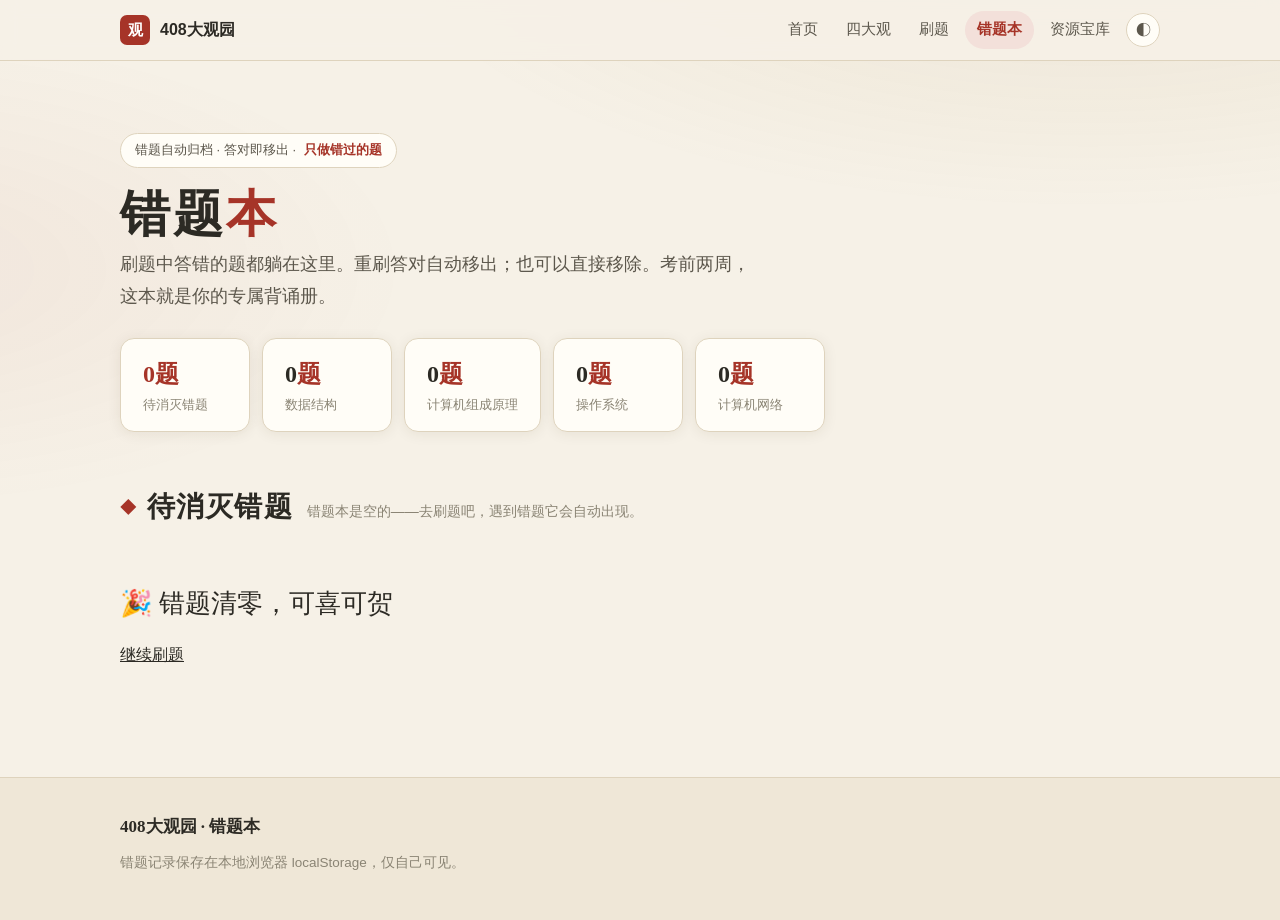
==== cuoti.html @ b284279b "408大观园：计算机考研公益知识库（四科26章+280题刷题+真题套卷+错题本+资源导航）" ====
<!DOCTYPE html>
<html lang="zh-CN">
<head>
<meta charset="UTF-8">
<meta name="viewport" content="width=device-width, initial-scale=1.0">
<title>错题本 · 408大观园</title>
<link rel="stylesheet" href="css/style.css">
<link rel="icon" href="data:image/svg+xml,<svg xmlns='http://www.w3.org/2000/svg' viewBox='0 0 100 100'><rect width='100' height='100' rx='18' fill='%23a63428'/><text x='50' y='68' font-size='52' text-anchor='middle' fill='white' font-family='serif' font-weight='bold'>观</text></svg>">
<style>
.wrong-q {
  background: var(--card); border: 1px solid var(--line); border-radius: var(--radius);
  padding: 22px 24px; margin-bottom: 14px; box-shadow: var(--shadow); white-space: pre-line;
}
.wrong-q .qtext { font-weight: 600; line-height: 1.9; }
.wrong-q .ansline { margin-top: 12px; font-size: 14px; color: var(--ink-2); }
.wrong-q .ansline b.you { color: var(--seal); }
.wrong-q .ansline b.key { color: var(--green); }
.wrong-q .explain {
  margin-top: 12px; border-left: 3px solid var(--gold); border-radius: 0 10px 10px 0;
  background: color-mix(in srgb, var(--gold) 10%, var(--card));
  padding: 12px 16px; font-size: 14px; color: var(--ink-2); line-height: 1.8;
}
.opt-mini { margin-top: 8px; font-size: 14px; color: var(--ink-2); line-height: 1.7; }
</style>
</head>
<body>

<header class="topbar">
  <div class="topbar-inner">
    <a class="brand" href="index.html"><span class="seal-mini serif">观</span>408大观园</a>
    <nav class="nav">
      <a href="index.html">首页</a>
      <a href="subject.html#/ds">四大观</a>
      <a href="quiz.html#/">刷题</a>
      <a href="cuoti.html" class="active">错题本</a>
      <a href="resources.html">资源宝库</a>
      <button class="mode-btn" id="modeBtn" title="切换深浅色">◐</button>
    </nav>
  </div>
</header>

<section class="hero">
  <div class="hero-badge">错题自动归档 · 答对即移出 · <b>只做错过的题</b></div>
  <h1 style="font-size:clamp(32px,5vw,50px)">错题<span class="dgy serif">本</span></h1>
  <p class="sub">刷题中答错的题都躺在这里。重刷答对自动移出；也可以直接移除。考前两周，这本就是你的专属背诵册。</p>
  <div class="stats" style="margin-top:26px" id="wrongStats"></div>
</section>

<section class="block" style="padding-top:10px">
  <div class="block-head">
    <h2 class="serif">待消灭错题</h2>
    <p id="headNote"></p>
    <a class="more" id="redoAll" href="quiz.html#/wrong">错题重刷模式 →</a>
  </div>
  <div id="wrongList"></div>
</section>

<footer>
  <div class="foot-inner">
    <div class="fbrand">408大观园 · 错题本</div>
    <div class="disclaimer">错题记录保存在本地浏览器 localStorage，仅自己可见。</div>
  </div>
</footer>

<script src="js/data.js"></script>
<script src="js/questions-ds.js"></script>
<script src="js/questions-co.js"></script>
<script src="js/questions-os.js"></script>
<script src="js/questions-cn.js"></script>
<script src="js/questions-exams.js"></script>
<script src="js/main.js?v=2"></script>
<script>
  const LETTERS = ['A', 'B', 'C', 'D'];
  const ORDER = ['ds', 'co', 'os', 'cn'];
  const byId = Object.fromEntries(allQ().map(q => [q.id, q]));
  const bySub = { ds: [], co: [], os: [], cn: [] };

  function load() {
    bySub.ds.length = bySub.co.length = bySub.os.length = bySub.cn.length = 0;
    qWrongIds().forEach(id => { const q = byId[id]; if (q) bySub[q.s].push(q); });
    ORDER.forEach(k => bySub[k].sort((a, b) => a.c - b.c));
    render();
  }

  function render() {
    const total = Object.values(bySub).reduce((a, l) => a + l.length, 0);
    document.getElementById('wrongStats').innerHTML = `
      <div class="stat"><b style="color:var(--seal)">${total}<i>题</i></b><span>待消灭错题</span></div>
      ${['ds', 'co', 'os', 'cn'].map(k => `
        <div class="stat"><b>${bySub[k].length}<i>题</i></b><span>${SUBJECTS[k].name}</span></div>`).join('')}`;
    document.getElementById('headNote').textContent = total
      ? '重刷答对后自动移出；也可点「移出错题本」。'
      : '错题本是空的——去刷题吧，遇到错题它会自动出现。';
    document.getElementById('redoAll').style.display = total ? '' : 'none';

    const el = document.getElementById('wrongList');
    if (!total) {
      el.innerHTML = `
        <div class="done-panel" style="padding:30px 0">
          <div class="serif" style="font-size:26px">🎉 错题清零，可喜可贺</div>
          <a class="btn primary" style="margin-top:14px;display:inline-block" href="quiz.html#/">继续刷题</a>
        </div>`;
      return;
    }
    el.innerHTML = ['ds', 'co', 'os', 'cn'].map(k => {
      const list = bySub[k];
      if (!list.length) return '';
      const S = SUBJECTS[k];
      return `
        <div class="block-head" style="margin-top:26px">
          <h2 class="serif" style="font-size:22px">${S.name}</h2>
        </div>
        ${list.map(q => `
          <div class="wrong-q">
            <div class="q-meta" style="display:flex;gap:10px;align-items:center;margin-bottom:10px;flex-wrap:wrap">
              <span class="badge ${q.y === '经典' ? 'mid' : ''}" style="background:color-mix(in srgb, var(--gold) 15%, transparent);color:var(--gold)">${q.y === '经典' ? '经典题' : q.y + '真题'}</span>
              <span class="badge type">${S.chapters[q.c] ? S.chapters[q.c].t : ''}</span>
              <span style="flex:1"></span>
              <button class="btn" data-remove="${q.id}">移出错题本</button>
            </div>
            <div class="qtext">${q.q}</div>
            <div>${q.o.map((o, oi) => `<div class="opt-mini"><b>${LETTERS[oi]}.</b> ${o}${oi === q.a ? ' ✓' : ''}</div>`).join('')}</div>
            <div class="ansline">你的答案：<b class="you">${(() => { const a = qGetAns(q.id); return a ? LETTERS[a.pick] : '未答'; })()}</b>　正确答案：<b class="key">${LETTERS[q.a]}</b></div>
            <div class="explain">${q.e}</div>
          </div>`).join('')}`;
    }).join('');
  }

  document.getElementById('wrongList').addEventListener('click', e => {
    const b = e.target.closest('[data-remove]');
    if (!b) return;
    qRemoveWrong(b.dataset.remove);
    load();
  });

  load();
</script>
</body>
</html>
---- css/style.css ----
/* 408大观园 · 园林式排版：纸墨为底，印章为记 */
:root {
  --paper: #f6f1e7;
  --paper-2: #efe7d7;
  --card: #fffdf7;
  --ink: #2c2a24;
  --ink-2: #5c574c;
  --ink-3: #8a8474;
  --line: #ded3bd;
  --seal: #a63428;
  --seal-soft: #f3e0da;
  --gold: #9a7b2d;
  --green: #2f6f4f;
  --shadow: 0 2px 14px rgba(60, 50, 30, .08);
  --radius: 14px;
}
html.dark {
  --paper: #1d1c18;
  --paper-2: #24231e;
  --card: #282620;
  --ink: #e8e2d2;
  --ink-2: #b5ad98;
  --ink-3: #857f6d;
  --line: #3d3a30;
  --seal: #d4544a;
  --seal-soft: #3a2b26;
  --gold: #c8a24e;
  --shadow: 0 2px 16px rgba(0, 0, 0, .35);
}
* { box-sizing: border-box; margin: 0; padding: 0; }
html { scroll-behavior: smooth; }
body {
  background: var(--paper);
  color: var(--ink);
  font-family: "Noto Sans SC", "PingFang SC", "Microsoft YaHei", sans-serif;
  font-size: 16px;
  line-height: 1.75;
  -webkit-font-smoothing: antialiased;
}
body::before {
  content: "";
  position: fixed; inset: 0; z-index: -1; pointer-events: none;
  background:
    radial-gradient(1200px 500px at 85% -10%, rgba(154, 123, 45, .10), transparent 60%),
    radial-gradient(900px 400px at -10% 30%, rgba(166, 52, 40, .06), transparent 60%);
}
a { color: inherit; }
.serif { font-family: "Noto Serif SC", "Source Han Serif SC", "Songti SC", SimSun, serif; }

/* ---------- 顶栏 ---------- */
.topbar {
  position: sticky; top: 0; z-index: 50;
  background: color-mix(in srgb, var(--paper) 88%, transparent);
  backdrop-filter: blur(10px);
  border-bottom: 1px solid var(--line);
}
.topbar-inner {
  max-width: 1080px; margin: 0 auto; padding: 0 20px;
  height: 60px; display: flex; align-items: center; gap: 20px;
}
.brand { display: flex; align-items: center; gap: 10px; text-decoration: none; font-weight: 700; }
.brand .seal-mini {
  width: 30px; height: 30px; border-radius: 7px;
  background: var(--seal); color: #fff; display: grid; place-items: center;
  font-size: 15px; font-family: "Noto Serif SC", serif; font-weight: 900;
}
.nav { margin-left: auto; display: flex; gap: 4px; align-items: center; }
.nav a {
  text-decoration: none; color: var(--ink-2); font-size: 14.5px;
  padding: 6px 12px; border-radius: 999px; transition: .18s;
}
.nav a:hover { color: var(--ink); background: var(--paper-2); }
.nav a.active { color: var(--seal); background: var(--seal-soft); font-weight: 600; }
.mode-btn {
  border: 1px solid var(--line); background: var(--card); color: var(--ink-2);
  width: 34px; height: 34px; border-radius: 50%; cursor: pointer; font-size: 15px;
}
.mode-btn:hover { color: var(--ink); border-color: var(--ink-3); }

/* ---------- Hero ---------- */
.hero { max-width: 1080px; margin: 0 auto; padding: 72px 20px 40px; position: relative; }
.hero-badge {
  display: inline-flex; align-items: center; gap: 8px;
  border: 1px solid var(--line); background: var(--card);
  border-radius: 999px; padding: 5px 14px; font-size: 13px; color: var(--ink-2);
}
.hero-badge b { color: var(--seal); }
.hero h1 {
  font-family: "Noto Serif SC", "Songti SC", SimSun, serif;
  font-size: clamp(40px, 7vw, 66px); font-weight: 900;
  letter-spacing: .06em; margin: 18px 0 6px; line-height: 1.15;
}
.hero h1 .dgy { color: var(--seal); }
.hero .sub { font-size: 18px; color: var(--ink-2); max-width: 640px; }
.hero .motto {
  margin-top: 14px; color: var(--ink-3); font-size: 15px;
  font-family: "Noto Serif SC", serif; letter-spacing: .12em;
}
.hero-side {
  position: absolute; right: 24px; top: 84px;
  writing-mode: vertical-rl; font-family: "Noto Serif SC", serif;
  font-size: 15px; letter-spacing: .5em; color: var(--ink-3);
  border-left: 1px solid var(--line); padding-left: 12px; height: 300px;
}
@media (max-width: 900px) { .hero-side { display: none; } }

.stats { display: flex; gap: 12px; flex-wrap: wrap; margin-top: 34px; }
.stat {
  background: var(--card); border: 1px solid var(--line); border-radius: var(--radius);
  padding: 14px 22px; box-shadow: var(--shadow); min-width: 130px;
}
.stat b { font-size: 24px; font-family: "Noto Serif SC", serif; }
.stat b i { font-style: normal; color: var(--seal); }
.stat span { display: block; font-size: 12.5px; color: var(--ink-3); }

/* ---------- 区块 ---------- */
section.block { max-width: 1080px; margin: 0 auto; padding: 46px 20px 8px; }
.block-head { display: flex; align-items: baseline; gap: 14px; margin-bottom: 20px; }
.block-head h2 {
  font-family: "Noto Serif SC", serif; font-size: 28px; font-weight: 900; letter-spacing: .04em;
}
.block-head h2::before { content: "◆"; color: var(--seal); font-size: 16px; margin-right: 10px; vertical-align: 3px; }
.block-head .more { margin-left: auto; font-size: 14px; color: var(--ink-3); text-decoration: none; }
.block-head .more:hover { color: var(--seal); }
.block-head p { color: var(--ink-3); font-size: 14px; }

/* ---------- 四大观卡片 ---------- */
.gate-grid { display: grid; grid-template-columns: repeat(auto-fit, minmax(240px, 1fr)); gap: 16px; }
.gate-card {
  position: relative; background: var(--card); border: 1px solid var(--line);
  border-radius: var(--radius); padding: 22px; text-decoration: none;
  box-shadow: var(--shadow); transition: .2s; overflow: hidden; display: block;
}
.gate-card:hover { transform: translateY(-3px); border-color: var(--gc, var(--seal)); }
.gate-card .seal {
  width: 52px; height: 52px; border-radius: 10px; background: var(--gc, var(--seal));
  color: #fff; display: grid; place-items: center;
  font-family: "Noto Serif SC", serif; font-weight: 900; font-size: 13px;
  writing-mode: vertical-rl; letter-spacing: .2em; line-height: 1;
  box-shadow: inset 0 0 0 2px rgba(255,255,255,.35);
}
.gate-card h3 { margin-top: 14px; font-size: 21px; font-family: "Noto Serif SC", serif; }
.gate-card .w { color: var(--gold); font-size: 13.5px; font-weight: 700; margin-top: 2px; }
.gate-card p { color: var(--ink-2); font-size: 14px; margin-top: 8px; }
.gate-card .go { margin-top: 14px; font-size: 13.5px; color: var(--gc, var(--seal)); font-weight: 700; }

/* ---------- 表格 ---------- */
.tablewrap { overflow-x: auto; border: 1px solid var(--line); border-radius: var(--radius); background: var(--card); box-shadow: var(--shadow); }
table { width: 100%; border-collapse: collapse; font-size: 14.5px; min-width: 560px; }
th, td { padding: 12px 16px; text-align: left; border-bottom: 1px solid var(--line); }
th { background: var(--paper-2); font-weight: 700; font-size: 13.5px; color: var(--ink-2); letter-spacing: .05em; }
tr:last-child td { border-bottom: none; }
td b.bar { color: var(--seal); }

/* ---------- 时间线 ---------- */
.timeline { position: relative; padding-left: 26px; }
.timeline::before { content: ""; position: absolute; left: 7px; top: 8px; bottom: 8px; width: 2px; background: var(--line); }
.tl-item { position: relative; padding-bottom: 26px; }
.tl-item::before {
  content: ""; position: absolute; left: -26px; top: 7px; width: 14px; height: 14px;
  border-radius: 50%; background: var(--card); border: 3px solid var(--seal);
}
.tl-item h3 { font-family: "Noto Serif SC", serif; font-size: 19px; }
.tl-item .tag {
  display: inline-block; margin-left: 10px; font-size: 12px; color: var(--seal);
  background: var(--seal-soft); border-radius: 999px; padding: 2px 10px; vertical-align: 2px;
}
.tl-item ul { margin: 8px 0 0 18px; color: var(--ink-2); font-size: 14.5px; }
.tl-item li { margin: 4px 0; }

/* ---------- 科目页 ---------- */
.subject-hero { max-width: 1080px; margin: 0 auto; padding: 56px 20px 10px; display: flex; gap: 24px; align-items: flex-start; }
.subject-hero .bigseal {
  flex: none; width: 84px; height: 84px; border-radius: 16px; color: #fff;
  display: grid; place-items: center; writing-mode: vertical-rl;
  font-family: "Noto Serif SC", serif; font-weight: 900; font-size: 19px; letter-spacing: .18em;
  box-shadow: inset 0 0 0 3px rgba(255,255,255,.3), var(--shadow);
}
.subject-hero h1 { font-family: "Noto Serif SC", serif; font-size: 36px; font-weight: 900; }
.subject-hero .w { color: var(--gold); font-weight: 700; margin-top: 2px; }
.subject-hero p { color: var(--ink-2); max-width: 660px; margin-top: 8px; font-size: 15.5px; }

.subject-layout { max-width: 1080px; margin: 0 auto; padding: 26px 20px 60px; display: grid; grid-template-columns: 250px 1fr; gap: 26px; align-items: start; }
@media (max-width: 860px) { .subject-layout { grid-template-columns: 1fr; } .toc { position: static !important; } }
.toc { position: sticky; top: 78px; background: var(--card); border: 1px solid var(--line); border-radius: var(--radius); padding: 16px; box-shadow: var(--shadow); }
.toc h4 { font-size: 13px; color: var(--ink-3); letter-spacing: .1em; margin-bottom: 10px; }
.toc a { display: flex; justify-content: space-between; gap: 8px; text-decoration: none; color: var(--ink-2); font-size: 13.5px; padding: 6px 8px; border-radius: 8px; }
.toc a:hover { background: var(--paper-2); color: var(--ink); }
.toc a .dot { flex: none; width: 8px; height: 8px; border-radius: 50%; background: var(--line); margin-top: 8px; }
.toc a.done .dot { background: var(--green); }
.toc a.learning .dot { background: var(--gold); }
.toc .prog { margin-top: 12px; font-size: 12.5px; color: var(--ink-3); }
.toc .bar { height: 7px; border-radius: 99px; background: var(--paper-2); overflow: hidden; margin-top: 6px; }
.toc .bar i { display: block; height: 100%; background: linear-gradient(90deg, var(--seal), var(--gold)); border-radius: 99px; transition: .4s; }

.chapter {
  background: var(--card); border: 1px solid var(--line); border-radius: var(--radius);
  padding: 20px 22px; margin-bottom: 16px; box-shadow: var(--shadow);
  scroll-margin-top: 80px;
}
.ch-head { display: flex; align-items: center; gap: 12px; flex-wrap: wrap; }
.ch-head h3 { font-family: "Noto Serif SC", serif; font-size: 19.5px; flex: 1; min-width: 200px; }
.badge { font-size: 12px; border-radius: 999px; padding: 2.5px 11px; font-weight: 700; white-space: nowrap; }
.badge.hot { background: var(--seal-soft); color: var(--seal); }
.badge.mid { background: color-mix(in srgb, var(--gold) 16%, transparent); color: var(--gold); }
.badge.low { background: color-mix(in srgb, var(--green) 14%, transparent); color: var(--green); }
.badge.type { background: var(--paper-2); color: var(--ink-2); font-weight: 500; }
.ch-pts { display: flex; flex-wrap: wrap; gap: 8px; margin-top: 12px; }
.chip { font-size: 13px; color: var(--ink-2); background: var(--paper-2); border-radius: 8px; padding: 4px 11px; }
.ch-res { margin-top: 14px; padding-top: 12px; border-top: 1px dashed var(--line); display: flex; flex-wrap: wrap; gap: 10px; }
.res-link {
  font-size: 13px; text-decoration: none; color: var(--seal);
  border: 1px solid color-mix(in srgb, var(--seal) 35%, transparent);
  border-radius: 999px; padding: 3.5px 13px; transition: .15s;
}
.res-link:hover { background: var(--seal); color: #fff; }
.res-link .pf { color: inherit; opacity: .65; font-size: 11.5px; margin-left: 5px; }

.state-row { display: flex; gap: 8px; margin-top: 14px; align-items: center; }
.state-btn {
  font-size: 12.5px; padding: 3px 12px; border-radius: 999px; cursor: pointer;
  border: 1px solid var(--line); background: transparent; color: var(--ink-3); transition: .15s;
}
.state-btn.on.s0 { background: var(--green); border-color: var(--green); color: #fff; }
.state-btn.on.s1 { background: var(--gold); border-color: var(--gold); color: #fff; }
.state-btn.on.s2 { background: var(--seal); border-color: var(--seal); color: #fff; }
.state-label { font-size: 12px; color: var(--ink-3); }

/* ---------- 资源页 ---------- */
.filter-row { display: flex; gap: 10px; flex-wrap: wrap; margin-bottom: 20px; align-items: center; }
.filter-row input {
  flex: 1; min-width: 220px; padding: 10px 16px; border-radius: 999px;
  border: 1px solid var(--line); background: var(--card); color: var(--ink); font-size: 14.5px; outline: none;
}
.filter-row input:focus { border-color: var(--seal); }
.pf-tab {
  font-size: 13.5px; padding: 6px 14px; border-radius: 999px; cursor: pointer;
  border: 1px solid var(--line); background: var(--card); color: var(--ink-2);
}
.pf-tab.on { background: var(--seal); border-color: var(--seal); color: #fff; font-weight: 600; }
.res-grid { display: grid; grid-template-columns: repeat(auto-fill, minmax(300px, 1fr)); gap: 14px; }
.res-card {
  background: var(--card); border: 1px solid var(--line); border-radius: var(--radius);
  padding: 18px; text-decoration: none; box-shadow: var(--shadow); transition: .18s; display: flex; flex-direction: column; gap: 6px;
}
.res-card:hover { transform: translateY(-2px); border-color: var(--seal); }
.res-card h3 { font-size: 16.5px; display: flex; align-items: center; gap: 8px; flex-wrap: wrap; }
.pf { font-size: 11px; padding: 1.5px 9px; border-radius: 999px; font-weight: 700; background: var(--paper-2); color: var(--ink-2); flex: none; }
.pf.b站, .pf.B站 { background: #fbe9e2; color: #c25b3f; }
html.dark .pf.b站, html.dark .pf.B站 { background: #3c2a23; color: #e08b6f; }
.pf.GitHub { background: #e9e6f5; color: #5b4a9e; }
html.dark .pf.GitHub { background: #2c2a3d; color: #a79ad8; }
.pf.知乎 { background: #e3f0fa; color: #2f6f9e; }
html.dark .pf.知乎 { background: #22303d; color: #7fb0d8; }
.pf.CSDN { background: #fdefd8; color: #a06a12; }
html.dark .pf.CSDN { background: #3a3122; color: #d8a94e; }
.pf.抖音 { background: #e8e8f0; color: #444; }
html.dark .pf.抖音 { background: #30303a; color: #b5b5c8; }
.pf.小红书 { background: #fde8e8; color: #d43c33; }
html.dark .pf.小红书 { background: #3d2624; color: #ef8d86; }
.pf.MOOC, .pf.网站, .pf.官方, .pf.书籍, .pf.资料 { background: #e2efe8; color: #2f6f4f; }
html.dark .pf.MOOC, html.dark .pf.网站, html.dark .pf.官方, html.dark .pf.书籍, html.dark .pf.资料 { background: #24352c; color: #74b590; }
.res-card p { color: var(--ink-2); font-size: 13.5px; }
.res-card .u { font-size: 12px; color: var(--ink-3); word-break: break-all; }

/* ---------- 真题卡片 ---------- */
.exam-grid { display: grid; grid-template-columns: repeat(auto-fit, minmax(230px, 1fr)); gap: 14px; }
.exam-card { background: var(--card); border: 1px solid var(--line); border-radius: var(--radius); padding: 18px; box-shadow: var(--shadow); }
.exam-card b { font-family: "Noto Serif SC", serif; font-size: 18px; color: var(--seal); }
.exam-card p { font-size: 13.5px; color: var(--ink-2); margin-top: 6px; }

/* ---------- 提示条 ---------- */
.note {
  max-width: 1080px; margin: 26px auto 0; padding: 14px 20px;
  border: 1px dashed var(--gold); border-radius: var(--radius);
  color: var(--ink-2); font-size: 14px; background: color-mix(in srgb, var(--gold) 6%, transparent);
}
.note b { color: var(--gold); }

/* ---------- 页脚 ---------- */
footer { margin-top: 70px; border-top: 1px solid var(--line); background: var(--paper-2); }
.foot-inner { max-width: 1080px; margin: 0 auto; padding: 34px 20px 44px; color: var(--ink-3); font-size: 13.5px; }
.foot-inner .fbrand { font-family: "Noto Serif SC", serif; font-weight: 900; font-size: 17px; color: var(--ink); }
.foot-links { display: flex; gap: 18px; flex-wrap: wrap; margin: 10px 0; }
.foot-links a { color: var(--ink-2); text-decoration: none; }
.foot-links a:hover { color: var(--seal); }
.foot-inner .disclaimer { margin-top: 10px; line-height: 1.8; }

.prevnext { max-width: 1080px; margin: 0 auto 30px; padding: 0 20px; display: flex; justify-content: space-between; gap: 12px; }
.prevnext a {
  text-decoration: none; color: var(--ink-2); background: var(--card); border: 1px solid var(--line);
  border-radius: 999px; padding: 8px 18px; font-size: 14px;
}
.prevnext a:hover { color: var(--seal); border-color: var(--seal); }

/* 科目页顶部导航 tabs */
.sub-tabs { display: flex; gap: 8px; flex-wrap: wrap; max-width: 1080px; margin: 22px auto 0; padding: 0 20px; }
.sub-tabs a {
  text-decoration: none; font-size: 14px; padding: 6px 16px; border-radius: 999px;
  border: 1px solid var(--line); color: var(--ink-2); background: var(--card);
}
.sub-tabs a.on { color: #fff; border-color: transparent; font-weight: 700; }
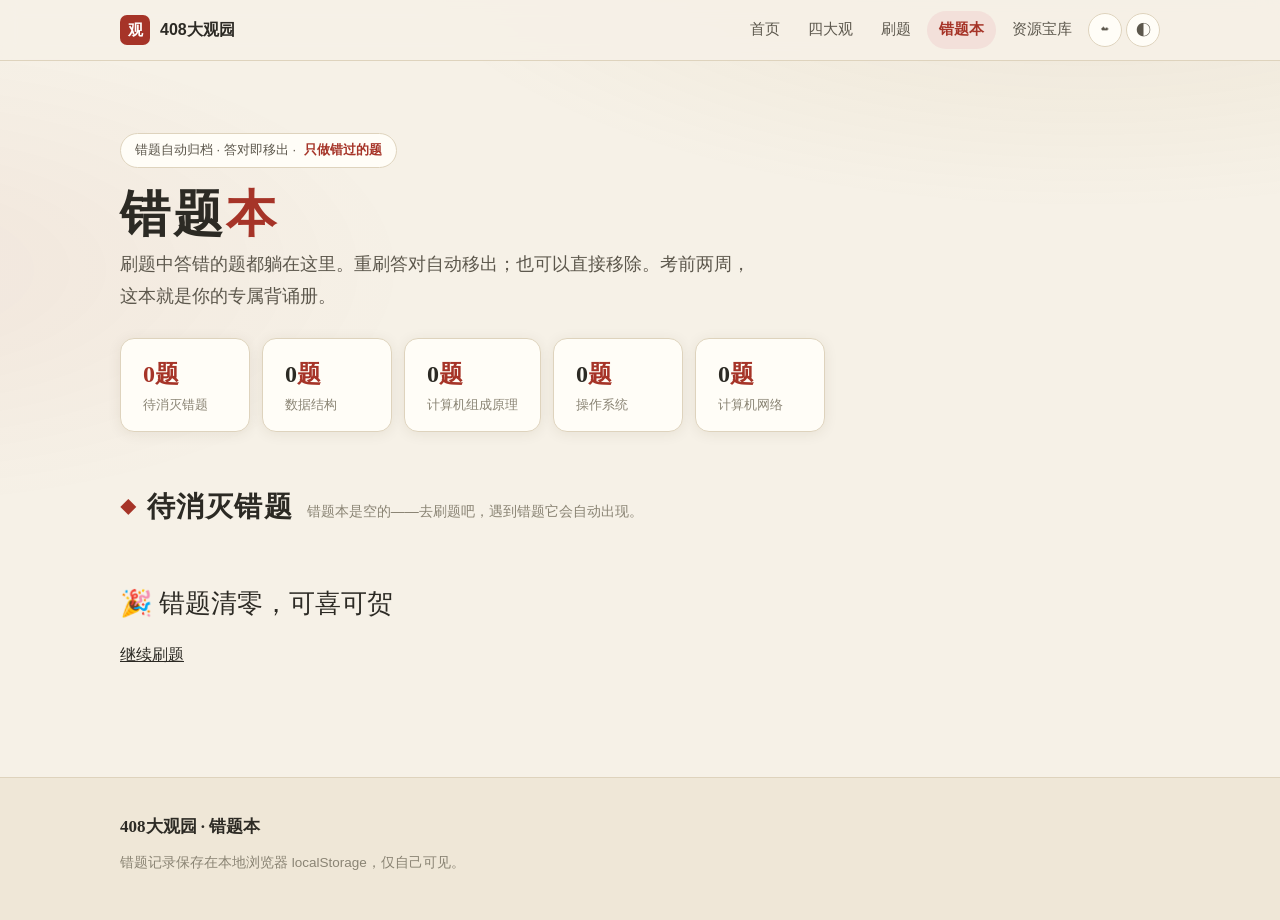
==== commit d7cc801d: "升级非纯静态：Cloudflare Pages 后端 + 防护层 + 进度云同步" ====
--- a/cuoti.html
+++ b/cuoti.html
@@ -34,6 +34,7 @@
       <a href="quiz.html#/">刷题</a>
       <a href="cuoti.html" class="active">错题本</a>
       <a href="resources.html">资源宝库</a>
+      <button class="mode-btn" id="cloudBtn" title="云同步：备份/恢复进度">☁</button>
       <button class="mode-btn" id="modeBtn" title="切换深浅色">◐</button>
     </nav>
   </div>
@@ -69,6 +70,7 @@
 <script src="js/questions-cn.js"></script>
 <script src="js/questions-exams.js"></script>
 <script src="js/main.js?v=2"></script>
+<script src="js/cloud.js?v=1"></script>
 <script>
   const LETTERS = ['A', 'B', 'C', 'D'];
   const ORDER = ['ds', 'co', 'os', 'cn'];
--- a/css/style.css
+++ b/css/style.css
@@ -300,3 +300,19 @@
   border: 1px solid var(--line); color: var(--ink-2); background: var(--card);
 }
 .sub-tabs a.on { color: #fff; border-color: transparent; font-weight: 700; }
+
+/* ---------- 云同步弹窗 ---------- */
+.cloud-card {
+  background: var(--card); border: 1px solid var(--line); border-radius: var(--radius);
+  box-shadow: var(--shadow); width: min(430px, calc(100vw - 40px)); padding: 22px 24px;
+}
+.cloud-note { font-size: 13px; color: var(--ink-2); margin: 12px 0 6px; line-height: 1.7; }
+.cloud-tabs { display: flex; gap: 8px; margin: 12px 0 14px; }
+.cloud-label { display: block; font-size: 12.5px; color: var(--ink-3); margin: 8px 0 4px; }
+.cloud-input {
+  width: 100%; padding: 9px 14px; border-radius: 10px; border: 1px solid var(--line);
+  background: var(--paper); color: var(--ink); font-size: 15px; outline: none;
+}
+.cloud-input:focus { border-color: var(--seal); }
+.cloud-code { color: var(--seal); letter-spacing: .12em; font-family: Consolas, monospace; }
+.cloud-msg { min-height: 22px; margin-top: 12px; font-size: 13.5px; line-height: 1.6; }
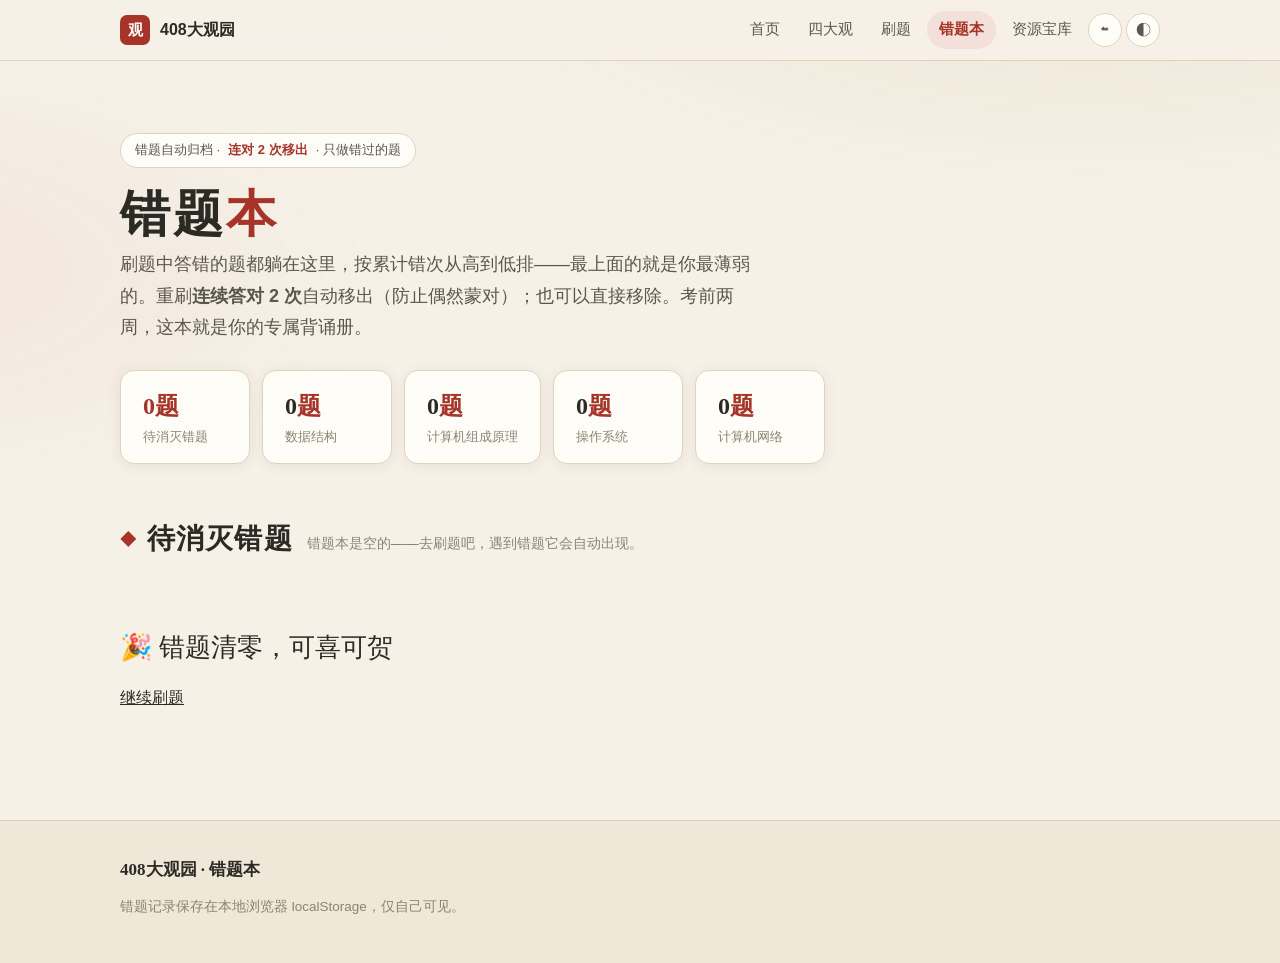
==== commit 11229800: "真题与错题本优化：套卷考试模式（70分钟倒计时+每题2分计分）、单科真题合集、乱序模式；错题本错次统计、连对2次移出、排序筛选高亮；修复错题重刷无法重新作答的锁定bug" ====
--- a/cuoti.html
+++ b/cuoti.html
@@ -21,6 +21,19 @@
   padding: 12px 16px; font-size: 14px; color: var(--ink-2); line-height: 1.8;
 }
 .opt-mini { margin-top: 8px; font-size: 14px; color: var(--ink-2); line-height: 1.7; }
+.wrong-q .opt-mini.right { color: var(--green); font-weight: 600; }
+.wrong-q .opt-mini.wrong { color: var(--seal); font-weight: 600; }
+.wbadge {
+  font-size: 12px; color: var(--seal); white-space: nowrap;
+  background: color-mix(in srgb, var(--seal) 10%, transparent); border-radius: 999px; padding: 3px 10px;
+}
+.chips { display: flex; gap: 8px; flex-wrap: wrap; margin: 16px 0 4px; }
+.chip {
+  border: 1px solid var(--line); background: var(--card); color: var(--ink-2);
+  border-radius: 999px; padding: 5px 14px; font-size: 13px; cursor: pointer; font-family: inherit; transition: .15s;
+}
+.chip:hover { border-color: var(--seal); color: var(--seal); }
+.chip.on { background: var(--seal); border-color: var(--seal); color: #fff; font-weight: 600; }
 </style>
 </head>
 <body>
@@ -41,9 +54,9 @@
 </header>
 
 <section class="hero">
-  <div class="hero-badge">错题自动归档 · 答对即移出 · <b>只做错过的题</b></div>
+  <div class="hero-badge">错题自动归档 · <b>连对 2 次移出</b> · 只做错过的题</div>
   <h1 style="font-size:clamp(32px,5vw,50px)">错题<span class="dgy serif">本</span></h1>
-  <p class="sub">刷题中答错的题都躺在这里。重刷答对自动移出；也可以直接移除。考前两周，这本就是你的专属背诵册。</p>
+  <p class="sub">刷题中答错的题都躺在这里，按累计错次从高到低排——最上面的就是你最薄弱的。重刷<b>连续答对 2 次</b>自动移出（防止偶然蒙对）；也可以直接移除。考前两周，这本就是你的专属背诵册。</p>
   <div class="stats" style="margin-top:26px" id="wrongStats"></div>
 </section>
 
@@ -51,8 +64,11 @@
   <div class="block-head">
     <h2 class="serif">待消灭错题</h2>
     <p id="headNote"></p>
+    <a class="more" id="redoHot" href="quiz.html#/wrong/2" style="display:none">重刷高频错题（错≥2次）→</a>
     <a class="more" id="redoAll" href="quiz.html#/wrong">错题重刷模式 →</a>
   </div>
+  <div class="chips" id="subChips"></div>
+  <div class="chips" id="chChips" style="margin-top:8px"></div>
   <div id="wrongList"></div>
 </section>
 
@@ -69,34 +85,64 @@
 <script src="js/questions-os.js"></script>
 <script src="js/questions-cn.js"></script>
 <script src="js/questions-exams.js"></script>
-<script src="js/main.js?v=2"></script>
+<script src="js/main.js?v=3"></script>
 <script src="js/cloud.js?v=1"></script>
 <script>
   const LETTERS = ['A', 'B', 'C', 'D'];
   const ORDER = ['ds', 'co', 'os', 'cn'];
   const byId = Object.fromEntries(allQ().map(q => [q.id, q]));
-  const bySub = { ds: [], co: [], os: [], cn: [] };
-
-  function load() {
-    bySub.ds.length = bySub.co.length = bySub.os.length = bySub.cn.length = 0;
-    qWrongIds().forEach(id => { const q = byId[id]; if (q) bySub[q.s].push(q); });
-    ORDER.forEach(k => bySub[k].sort((a, b) => a.c - b.c));
-    render();
+  let filter = { sub: '', ch: '' };
+
+  const wOf = id => (qGetAns(id) || {}).w || 0;           // 累计错次
+  const kOf = id => (qGetAns(id) || {}).k || 0;           // 当前连对次数
+  const wrongTime = id => +(localStorage.getItem('dgy408:wrong:' + id) || 0); // 最近答错时间
+  function ago(ts) {
+    if (!ts) return '';
+    const d = Date.now() - ts, day = 86400000;
+    if (d < day) return '今天';
+    if (d < 2 * day) return '昨天';
+    if (d < 30 * day) return Math.floor(d / day) + ' 天前';
+    return Math.floor(d / 30 / day) + ' 个月前';
+  }
+
+  function pool() { return qWrongIds().map(id => byId[id]).filter(Boolean); }
+  function filtered() {
+    return pool()
+      .filter(q => !filter.sub || q.s === filter.sub)
+      .filter(q => !filter.sub || filter.ch === '' || q.c === +filter.ch)
+      .sort((a, b) => wOf(b.id) - wOf(a.id) || wrongTime(b.id) - wrongTime(a.id));
   }
 
   function render() {
-    const total = Object.values(bySub).reduce((a, l) => a + l.length, 0);
+    const all = pool();
+    const hotN = all.filter(q => wOf(q.id) >= 2).length;
     document.getElementById('wrongStats').innerHTML = `
-      <div class="stat"><b style="color:var(--seal)">${total}<i>题</i></b><span>待消灭错题</span></div>
-      ${['ds', 'co', 'os', 'cn'].map(k => `
-        <div class="stat"><b>${bySub[k].length}<i>题</i></b><span>${SUBJECTS[k].name}</span></div>`).join('')}`;
-    document.getElementById('headNote').textContent = total
-      ? '重刷答对后自动移出；也可点「移出错题本」。'
+      <div class="stat"><b style="color:var(--seal)">${all.length}<i>题</i></b><span>待消灭错题</span></div>
+      ${ORDER.map(k => `
+        <div class="stat"><b>${all.filter(q => q.s === k).length}<i>题</i></b><span>${SUBJECTS[k].name}</span></div>`).join('')}`;
+    document.getElementById('headNote').textContent = all.length
+      ? '按累计错次排序；重刷连对 2 次自动移出，也可手动移除。'
       : '错题本是空的——去刷题吧，遇到错题它会自动出现。';
-    document.getElementById('redoAll').style.display = total ? '' : 'none';
+    document.getElementById('redoAll').style.display = all.length ? '' : 'none';
+    document.getElementById('redoHot').style.display = hotN ? '' : 'none';
+
+    // 筛选 chips：科目 + 章节（章节在选定科目后出现）
+    const subEl = document.getElementById('subChips');
+    const chEl = document.getElementById('chChips');
+    subEl.innerHTML = all.length ? `
+      <button class="chip ${!filter.sub ? 'on' : ''}" data-sub="">全部</button>
+      ${ORDER.filter(k => all.some(q => q.s === k)).map(k => `
+        <button class="chip ${filter.sub === k ? 'on' : ''}" data-sub="${k}">${SUBJECTS[k].name}</button>`).join('')}` : '';
+    if (filter.sub && all.some(q => q.s === filter.sub)) {
+      const chs = [...new Set(all.filter(q => q.s === filter.sub).map(q => q.c))].sort((a, b) => a - b);
+      chEl.innerHTML = `
+        <button class="chip ${filter.ch === '' ? 'on' : ''}" data-ch="">全部章节</button>
+        ${chs.map(c => `
+          <button class="chip ${filter.ch !== '' && +filter.ch === c ? 'on' : ''}" data-ch="${c}">${SUBJECTS[filter.sub].chapters[c] ? SUBJECTS[filter.sub].chapters[c].t : '第' + (c + 1) + '章'}</button>`).join('')}`;
+    } else chEl.innerHTML = '';
 
     const el = document.getElementById('wrongList');
-    if (!total) {
+    if (!all.length) {
       el.innerHTML = `
         <div class="done-panel" style="padding:30px 0">
           <div class="serif" style="font-size:26px">🎉 错题清零，可喜可贺</div>
@@ -104,38 +150,65 @@
         </div>`;
       return;
     }
-    el.innerHTML = ['ds', 'co', 'os', 'cn'].map(k => {
-      const list = bySub[k];
-      if (!list.length) return '';
+    const list = filtered();
+    if (!list.length) {
+      el.innerHTML = '<p class="mini" style="padding:20px 0">该筛选下没有错题。</p>';
+      return;
+    }
+    const groups = filter.sub ? [filter.sub] : ORDER.filter(k => list.some(q => q.s === k));
+    el.innerHTML = groups.map(k => {
+      const glist = list.filter(q => q.s === k);
+      if (!glist.length) return '';
       const S = SUBJECTS[k];
       return `
         <div class="block-head" style="margin-top:26px">
           <h2 class="serif" style="font-size:22px">${S.name}</h2>
+          <span class="mini">${glist.length} 题 · 平均错 ${(glist.reduce((a, q) => a + wOf(q.id), 0) / glist.length).toFixed(1)} 次</span>
         </div>
-        ${list.map(q => `
-          <div class="wrong-q">
-            <div class="q-meta" style="display:flex;gap:10px;align-items:center;margin-bottom:10px;flex-wrap:wrap">
-              <span class="badge ${q.y === '经典' ? 'mid' : ''}" style="background:color-mix(in srgb, var(--gold) 15%, transparent);color:var(--gold)">${q.y === '经典' ? '经典题' : q.y + '真题'}</span>
-              <span class="badge type">${S.chapters[q.c] ? S.chapters[q.c].t : ''}</span>
-              <span style="flex:1"></span>
-              <button class="btn" data-remove="${q.id}">移出错题本</button>
-            </div>
-            <div class="qtext">${q.q}</div>
-            <div>${q.o.map((o, oi) => `<div class="opt-mini"><b>${LETTERS[oi]}.</b> ${o}${oi === q.a ? ' ✓' : ''}</div>`).join('')}</div>
-            <div class="ansline">你的答案：<b class="you">${(() => { const a = qGetAns(q.id); return a ? LETTERS[a.pick] : '未答'; })()}</b>　正确答案：<b class="key">${LETTERS[q.a]}</b></div>
-            <div class="explain">${q.e}</div>
-          </div>`).join('')}`;
+        ${glist.map(q => card(q, S)).join('')}`;
     }).join('');
   }
 
+  function card(q, S) {
+    const w = wOf(q.id), k = kOf(q.id), wt = wrongTime(q.id);
+    const rec = qGetAns(q.id);
+    return `
+      <div class="wrong-q">
+        <div class="q-meta" style="display:flex;gap:10px;align-items:center;margin-bottom:10px;flex-wrap:wrap">
+          <span class="badge ${q.y === '经典' ? 'mid' : ''}" style="background:color-mix(in srgb, var(--gold) 15%, transparent);color:var(--gold)">${q.y === '经典' ? '经典题' : q.y + '真题'}</span>
+          <span class="badge type">${S.chapters[q.c] ? S.chapters[q.c].t : ''}</span>
+          <span class="wbadge">✗ 累计错 ${w} 次${w >= 2 ? ' · 高频' : ''}</span>
+          <span class="mini">最近错于 ${ago(wt)}</span>
+          <span style="flex:1"></span>
+          <button class="btn" data-remove="${q.id}">移出错题本</button>
+        </div>
+        <div class="qtext">${q.q}</div>
+        <div>${q.o.map((o, oi) => `<div class="opt-mini ${oi === q.a ? 'right' : (rec && oi === rec.pick && !rec.ok ? 'wrong' : '')}"><b>${LETTERS[oi]}.</b> ${o}${oi === q.a ? ' ✓' : ''}</div>`).join('')}</div>
+        <div class="ansline">你的答案：<b class="you">${rec ? LETTERS[rec.pick] : '未答'}</b>　正确答案：<b class="key">${LETTERS[q.a]}</b>　移出进度：<b>${k >= 2 ? '已达标准' : '还需连对 ' + (2 - k) + ' 次'}</b></div>
+        <div class="explain">${q.e}</div>
+      </div>`;
+  }
+
+  document.getElementById('subChips').addEventListener('click', e => {
+    const b = e.target.closest('[data-sub]');
+    if (!b) return;
+    filter = { sub: b.dataset.sub, ch: '' };
+    render();
+  });
+  document.getElementById('chChips').addEventListener('click', e => {
+    const b = e.target.closest('[data-ch]');
+    if (!b) return;
+    filter.ch = b.dataset.ch;
+    render();
+  });
   document.getElementById('wrongList').addEventListener('click', e => {
     const b = e.target.closest('[data-remove]');
     if (!b) return;
     qRemoveWrong(b.dataset.remove);
-    load();
+    render();
   });
 
-  load();
+  render();
 </script>
 </body>
 </html>
